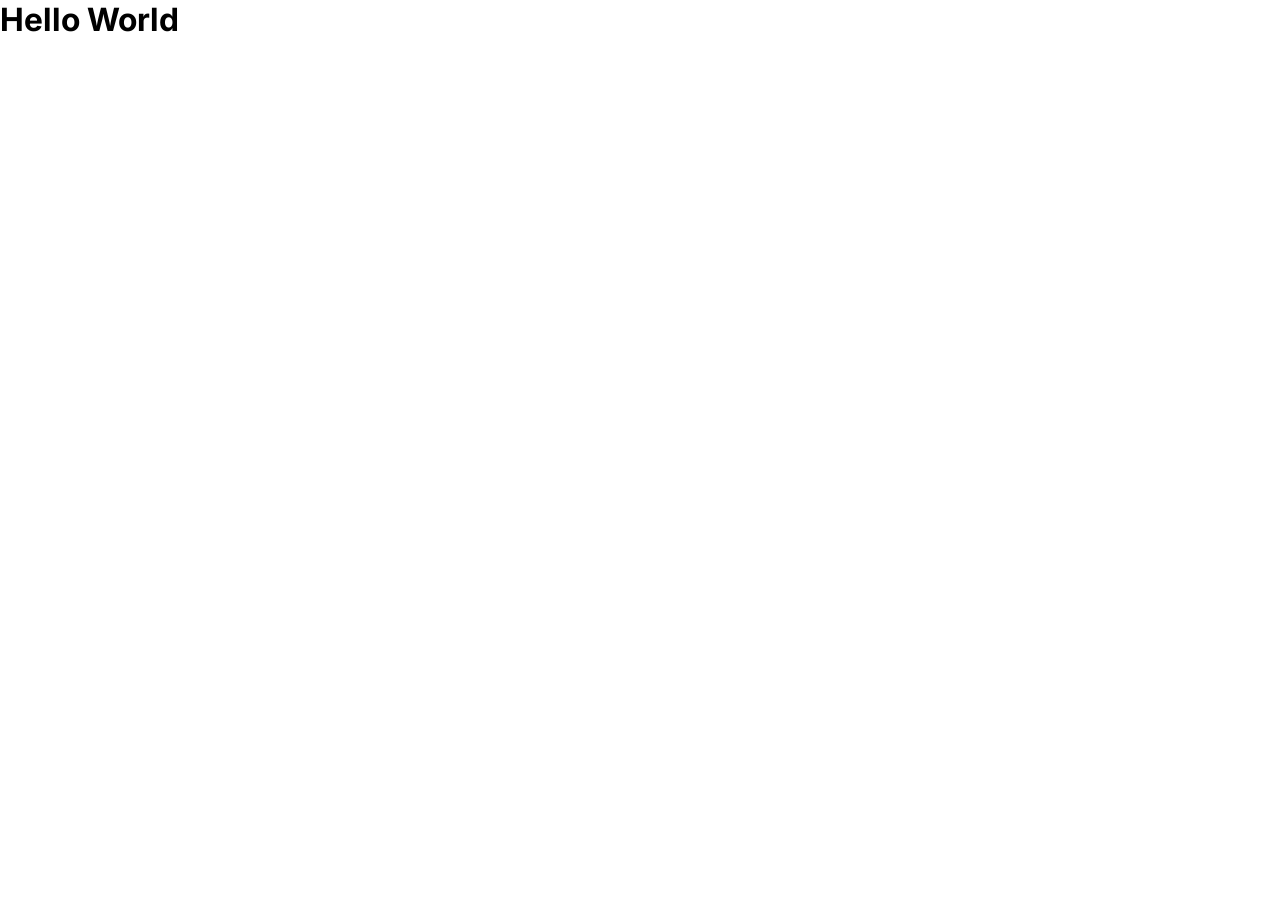
==== index.html @ 4aba0886 "first commit" ====
<!DOCTYPE html>
<html lang="en">
<head>
    <meta charset="UTF-8">
    <meta name="viewport" content="width=device-width, initial-scale=1.0">
    <title>Document</title>
    <link rel="stylesheet" href="styles/style.css">
</head>
<body>
    <h1>Hello World</h1>
</body>
</html>
---- styles/style.css ----
@import 'font.css';

* {
    margin: 0;
    padding: 0;
    box-sizing: border-box;
    font-family: 'Inter';
}
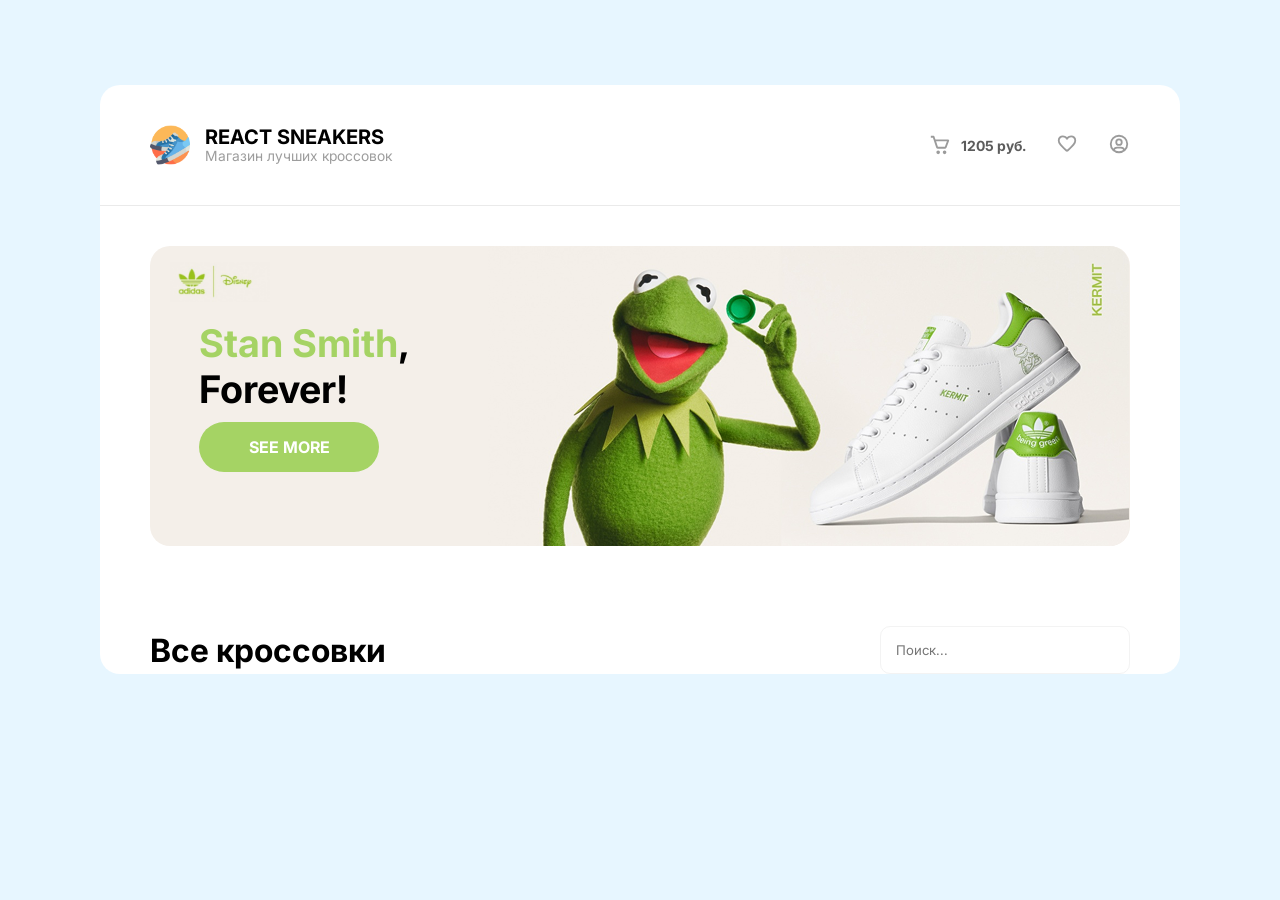
==== commit 9cf0bcf9: "products start" ====
--- a/index.html
+++ b/index.html
@@ -1,12 +1,80 @@
 <!DOCTYPE html>
 <html lang="en">
+
 <head>
     <meta charset="UTF-8">
     <meta name="viewport" content="width=device-width, initial-scale=1.0">
     <title>Document</title>
     <link rel="stylesheet" href="styles/style.css">
 </head>
+
 <body>
-    <h1>Hello World</h1>
+    <div class="media">
+        <header>
+            <nav class="nav">
+                <div class="container">
+                    <div class="logo">
+                        <img src="images/log.png" alt="" class="logo-img">
+                        <div class="logo_text">
+                            <h3 class="logo-title">REACT SNEAKERS</h3>
+                            <p class="logo-text">Магазин лучших кроссовок</p>
+                        </div>
+                    </div>
+                    <div class="nav_buttons">
+                        <button class="basket-btn">
+                            <svg xmlns="http://www.w3.org/2000/svg" width="32" height="32"
+                                viewBox="0 0 24 24"><!-- Icon from Boxicons by Boxicons - https://github.com/box-icons/boxicons-core/blob/main/LICENSE -->
+                                <path fill="currentColor"
+                                    d="M21 6H7.05L5.94 2.68A1 1 0 0 0 4.99 2h-3v2h2.28l3.54 10.63A2 2 0 0 0 9.71 16h7.59a2 2 0 0 0 1.87-1.3l2.76-7.35c.11-.31.07-.65-.11-.92A1 1 0 0 0 21 6m-3.69 8H9.72l-2-6h11.84zM10 18a2 2 0 1 0 0 4a2 2 0 1 0 0-4m7 0a2 2 0 1 0 0 4a2 2 0 1 0 0-4" />
+                            </svg>
+                            <span class="basket-span">1205 руб.</span>
+                        </button>
+                        <button class="favourite-btn">
+                            <svg xmlns="http://www.w3.org/2000/svg" width="32" height="32"
+                                viewBox="0 0 24 24"><!-- Icon from Material Symbols by Google - https://github.com/google/material-design-icons/blob/master/LICENSE -->
+                                <path fill="currentColor"
+                                    d="M11.288 20.2q-.363-.125-.638-.4l-1.725-1.575q-2.65-2.425-4.787-4.812T2 8.15Q2 5.8 3.575 4.225T7.5 2.65q1.325 0 2.5.562t2 1.538q.825-.975 2-1.537t2.5-.563q2.35 0 3.925 1.575T22 8.15q0 2.875-2.125 5.275T15.05 18.25l-1.7 1.55q-.275.275-.637.4t-.713.125t-.712-.125M11.05 6.75q-.725-1.025-1.55-1.562t-2-.538q-1.5 0-2.5 1t-1 2.5q0 1.3.925 2.763t2.213 2.837t2.65 2.575T12 18.3q.85-.775 2.213-1.975t2.65-2.575t2.212-2.837T20 8.15q0-1.5-1-2.5t-2.5-1q-1.175 0-2 .538T12.95 6.75q-.175.25-.425.375T12 7.25t-.525-.125t-.425-.375m.95 4.725" />
+                            </svg>
+                        </button>
+                        <button class="user-btn">
+                            <svg xmlns="http://www.w3.org/2000/svg" width="32" height="32"
+                                viewBox="0 0 24 24"><!-- Icon from Tabler Icons by Paweł Kuna - https://github.com/tabler/tabler-icons/blob/master/LICENSE -->
+                                <g fill="none" stroke="currentColor" stroke-linecap="round" stroke-linejoin="round"
+                                    stroke-width="2">
+                                    <path d="M3 12a9 9 0 1 0 18 0a9 9 0 1 0-18 0" />
+                                    <path
+                                        d="M9 10a3 3 0 1 0 6 0a3 3 0 1 0-6 0m-2.832 8.849A4 4 0 0 1 10 16h4a4 4 0 0 1 3.834 2.855" />
+                                </g>
+                            </svg>
+                        </button>
+                    </div>
+                </div>
+            </nav>
+            <section class="header_section">
+                <div class="container">
+                    <img class="header-img" src="images/disney.png" alt="">
+                    <div class="header__left">
+                        <h1 class="header__left-title">Stan Smith<span>, Forever!</span></h1>
+                        <button class="header__left-btn">See more</button>
+                    </div>
+                    <img src="images/header.png" alt="">
+                </div>
+            </section>
+        </header>
+        <main>
+            <div class="container">
+                <div class="main_top">
+                    <h1 class="main-title">Все кроссовки</h1>
+                    <input type="text" placeholder="Поиск..." class="main-input">
+                </div>
+                <div class="products">
+                    <div class="product">
+                        
+                    </div>
+                </div>
+            </div>
+        </main>
+    </div>
 </body>
+
 </html>
--- a/styles/style.css
+++ b/styles/style.css
@@ -7,3 +7,179 @@
     font-family: 'Inter';
 }
 
+body {
+    background: #E7F6FF;
+}
+
+button {
+    background: none;
+    border: none;
+}
+
+input {
+    outline: none;
+    border: none;
+}
+
+.media {
+    background: #ffffff;
+    width: 1080px;
+    margin: 0 auto;
+    margin-top: 85px;
+    border-radius: 20px;
+}
+
+.container {
+    max-width: 980px;
+    width: 100%;
+    margin: 0 auto;
+}
+
+.logo {
+    display: flex;
+    align-items: center;
+    gap: 15px;
+}
+
+.logo-img {
+    width: 40px;
+    object-fit: contain;
+}
+
+.logo-title {
+    font-weight: 700;
+    font-size: 20px;
+    line-height: 100%;
+    letter-spacing: 0%;
+    text-transform: uppercase;
+    color: #000000;
+}
+
+.logo-text {
+    font-weight: 400;
+    font-size: 14px;
+    color: #9D9D9D;
+}
+
+.nav {
+    border-bottom: 1px solid #EAEAEA;
+    padding: 40px 0;
+}
+
+.nav .container {
+    display: flex;
+    align-items: center;
+    justify-content: space-between;
+}
+
+.nav_buttons {
+    display: flex;
+    align-items: center;
+    gap: 30px;
+}
+
+.basket-btn {
+    display: flex;
+    align-items: center;
+    gap: 10px;
+}
+
+.nav_buttons svg {
+    width: 22px;
+    object-fit: contain;
+    color: #9B9B9B;
+    transition: .1s;
+}
+
+.nav_buttons button {
+    cursor: pointer;
+}
+
+.nav_buttons button:hover svg {
+    color: #000000;
+}
+
+.basket-span {
+    font-weight: 700;
+    font-size: 14px;
+    color: #5C5C5C;
+}
+
+
+
+.header_section {
+    padding: 40px 0;
+}
+
+.header_section .container {
+    background: #F4EFE9;
+    display: flex;
+    align-items: center;
+    border-radius: 20px;
+    position: relative;
+}
+
+.header__left {
+    display: flex;
+    flex-direction: column;
+    width: 240px;
+    margin: 0 auto;
+    gap: 10px;
+}
+
+.header__left-title {
+    font-weight: 700;
+    font-size: 38px;
+    color: #A5D364;
+}
+
+.header__left-title span {
+    color: #000000;
+}
+
+.header__left-btn {
+    font-weight: 700;
+    font-size: 16px;
+    text-align: center;
+    text-transform: uppercase;
+    color: #FFFFFF;
+
+    width: 180px;
+    height: 50px;
+    top: 459px;
+    border-radius: 110px;
+    background: #A5D364;
+}
+
+.header-img {
+    position: absolute;
+    width: 100px;
+    height: 40px;
+    top: 16px;
+    left: 20px;
+}
+
+.main_top {
+    display: flex;
+    align-items: center;
+    justify-content: space-between;
+    margin-top: 40px;
+}
+
+.main-title {
+    font-weight: 700;
+    font-size: 32px;
+    color: #000000;
+}
+
+.main-input {
+    color: #C4C4C4;
+    border: 1px solid #F3F3F3;
+    padding : 15px;
+    width: 250px;
+    border-radius: 10px;
+}
+
+.products {
+    margin-top: 40px;
+}
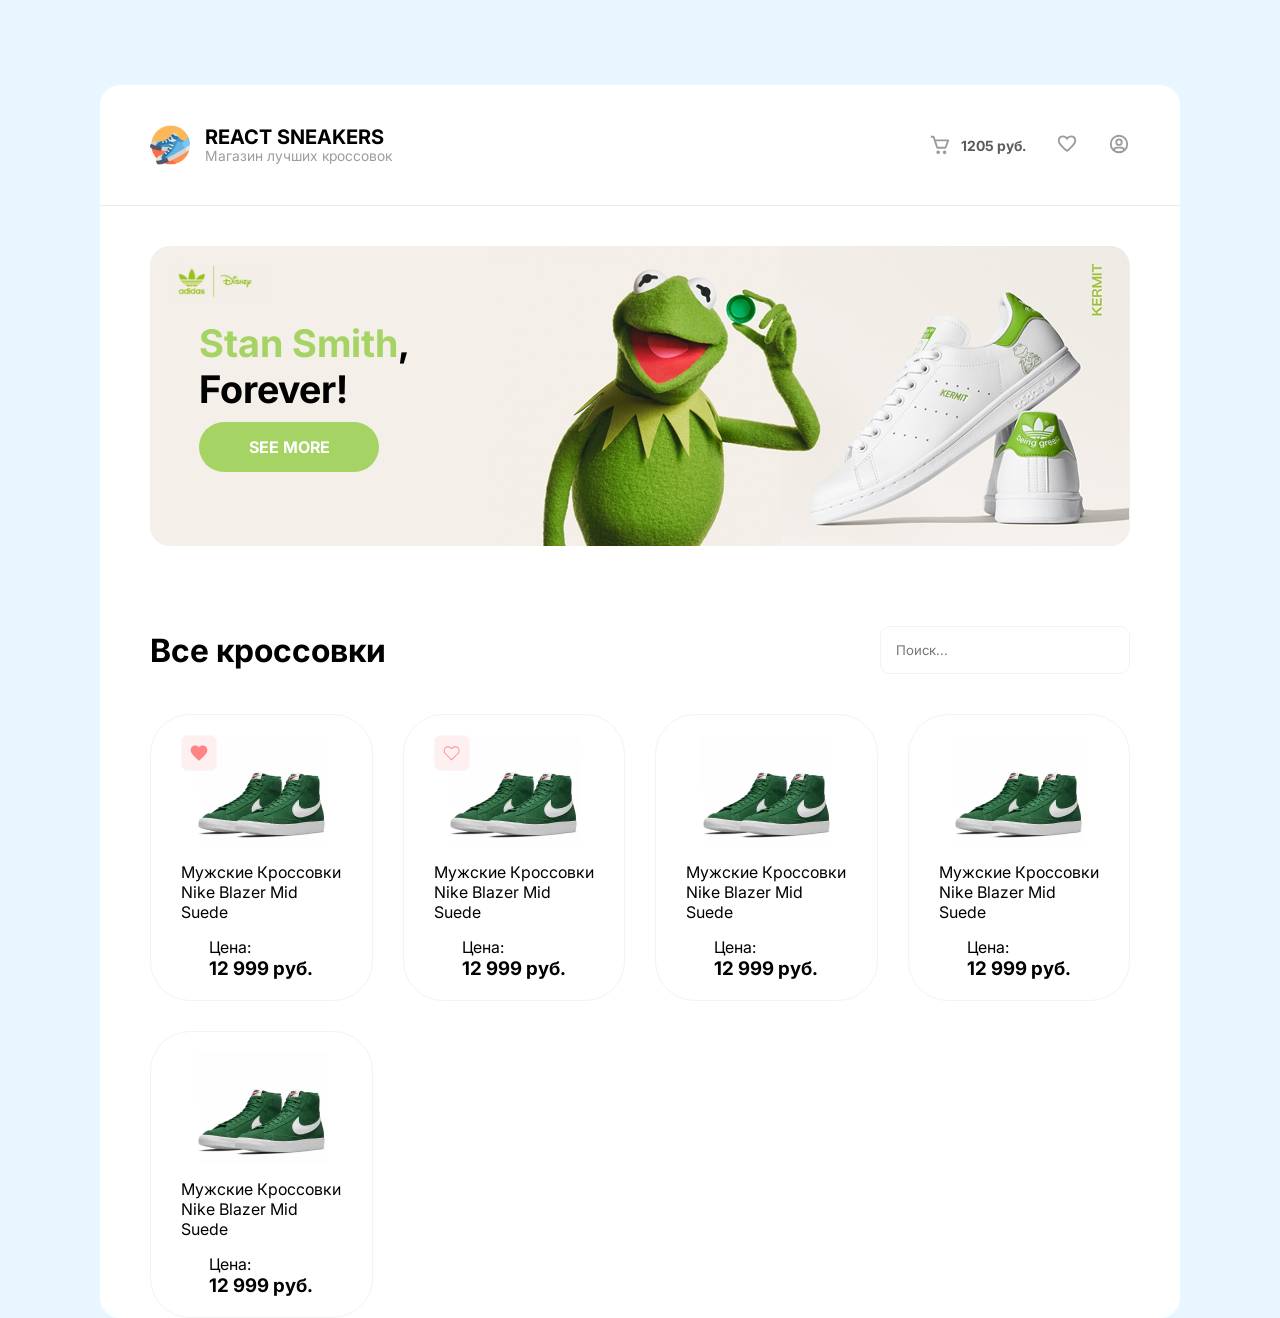
==== commit 9c8dd713: "cards" ====
--- a/index.html
+++ b/index.html
@@ -69,7 +69,139 @@
                 </div>
                 <div class="products">
                     <div class="product">
-                        
+
+                        <button class="product_favourite-button ">
+                            <svg xmlns="http://www.w3.org/2000/svg" width="32" height="32"
+                                viewBox="0 0 24 24"><!-- Icon from Material Design Light by Pictogrammers - https://github.com/Templarian/MaterialDesignLight/blob/master/LICENSE.md -->
+                                <path fill="currentColor"
+                                    d="M4.24 12.25a4.2 4.2 0 0 1-1.24-3A4.25 4.25 0 0 1 7.25 5c1.58 0 2.96.86 3.69 2.14h1.12A4.24 4.24 0 0 1 15.75 5A4.25 4.25 0 0 1 20 9.25c0 1.17-.5 2.25-1.24 3L11.5 19.5zm15.22.71C20.41 12 21 10.7 21 9.25A5.25 5.25 0 0 0 15.75 4c-1.75 0-3.3.85-4.25 2.17A5.22 5.22 0 0 0 7.25 4A5.25 5.25 0 0 0 2 9.25c0 1.45.59 2.75 1.54 3.71l7.96 7.96z" />
+                            </svg>
+                        </button>
+                        <button class="product_favourite-button active  ">
+                            <svg xmlns="http://www.w3.org/2000/svg" width="32" height="32"
+                                viewBox="0 0 24 24"><!-- Icon from Material Design Icons by Pictogrammers - https://github.com/Templarian/MaterialDesign/blob/master/LICENSE -->
+                                <path fill="currentColor"
+                                    d="m12 21.35l-1.45-1.32C5.4 15.36 2 12.27 2 8.5C2 5.41 4.42 3 7.5 3c1.74 0 3.41.81 4.5 2.08C13.09 3.81 14.76 3 16.5 3C19.58 3 22 5.41 22 8.5c0 3.77-3.4 6.86-8.55 11.53z" />
+                            </svg>
+                        </button>
+
+                        <img class="product-img" src="images/sneakers/sneaker-1.jpg" alt="">
+                        <p class="product-text">Мужские Кроссовки Nike Blazer Mid Suede</p>
+                        <div class="product_price">
+                            <div class="product__price">
+                                <p class="product__price-text">Цена:</p>
+                                <h3 class="product__price-price">12 999 руб.</h3>
+                            </div>
+
+                        </div>
+                    </div>
+                    <div class="product">
+
+                        <button class="product_favourite-button active">
+                            <svg xmlns="http://www.w3.org/2000/svg" width="32" height="32"
+                                viewBox="0 0 24 24"><!-- Icon from Material Design Light by Pictogrammers - https://github.com/Templarian/MaterialDesignLight/blob/master/LICENSE.md -->
+                                <path fill="currentColor"
+                                    d="M4.24 12.25a4.2 4.2 0 0 1-1.24-3A4.25 4.25 0 0 1 7.25 5c1.58 0 2.96.86 3.69 2.14h1.12A4.24 4.24 0 0 1 15.75 5A4.25 4.25 0 0 1 20 9.25c0 1.17-.5 2.25-1.24 3L11.5 19.5zm15.22.71C20.41 12 21 10.7 21 9.25A5.25 5.25 0 0 0 15.75 4c-1.75 0-3.3.85-4.25 2.17A5.22 5.22 0 0 0 7.25 4A5.25 5.25 0 0 0 2 9.25c0 1.45.59 2.75 1.54 3.71l7.96 7.96z" />
+                            </svg>
+                        </button>
+                        <button class="product_favourite-button">
+                            <svg xmlns="http://www.w3.org/2000/svg" width="32" height="32"
+                                viewBox="0 0 24 24"><!-- Icon from Material Design Icons by Pictogrammers - https://github.com/Templarian/MaterialDesign/blob/master/LICENSE -->
+                                <path fill="currentColor"
+                                    d="m12 21.35l-1.45-1.32C5.4 15.36 2 12.27 2 8.5C2 5.41 4.42 3 7.5 3c1.74 0 3.41.81 4.5 2.08C13.09 3.81 14.76 3 16.5 3C19.58 3 22 5.41 22 8.5c0 3.77-3.4 6.86-8.55 11.53z" />
+                            </svg>
+                        </button>
+
+                        <img class="product-img" src="images/sneakers/sneaker-1.jpg" alt="">
+                        <p class="product-text">Мужские Кроссовки Nike Blazer Mid Suede</p>
+                        <div class="product_price">
+                            <div class="product__price">
+                                <p class="product__price-text">Цена:</p>
+                                <h3 class="product__price-price">12 999 руб.</h3>
+                            </div>
+
+                        </div>
+                    </div>
+                    <div class="product">
+
+                        <button class="product_favourite-button">
+                            <svg xmlns="http://www.w3.org/2000/svg" width="32" height="32"
+                                viewBox="0 0 24 24"><!-- Icon from Material Design Light by Pictogrammers - https://github.com/Templarian/MaterialDesignLight/blob/master/LICENSE.md -->
+                                <path fill="currentColor"
+                                    d="M4.24 12.25a4.2 4.2 0 0 1-1.24-3A4.25 4.25 0 0 1 7.25 5c1.58 0 2.96.86 3.69 2.14h1.12A4.24 4.24 0 0 1 15.75 5A4.25 4.25 0 0 1 20 9.25c0 1.17-.5 2.25-1.24 3L11.5 19.5zm15.22.71C20.41 12 21 10.7 21 9.25A5.25 5.25 0 0 0 15.75 4c-1.75 0-3.3.85-4.25 2.17A5.22 5.22 0 0 0 7.25 4A5.25 5.25 0 0 0 2 9.25c0 1.45.59 2.75 1.54 3.71l7.96 7.96z" />
+                            </svg>
+                        </button>
+                        <button class="product_favourite-button">
+                            <svg xmlns="http://www.w3.org/2000/svg" width="32" height="32"
+                                viewBox="0 0 24 24"><!-- Icon from Material Design Icons by Pictogrammers - https://github.com/Templarian/MaterialDesign/blob/master/LICENSE -->
+                                <path fill="currentColor"
+                                    d="m12 21.35l-1.45-1.32C5.4 15.36 2 12.27 2 8.5C2 5.41 4.42 3 7.5 3c1.74 0 3.41.81 4.5 2.08C13.09 3.81 14.76 3 16.5 3C19.58 3 22 5.41 22 8.5c0 3.77-3.4 6.86-8.55 11.53z" />
+                            </svg>
+                        </button>
+
+                        <img class="product-img" src="images/sneakers/sneaker-1.jpg" alt="">
+                        <p class="product-text">Мужские Кроссовки Nike Blazer Mid Suede</p>
+                        <div class="product_price">
+                            <div class="product__price">
+                                <p class="product__price-text">Цена:</p>
+                                <h3 class="product__price-price">12 999 руб.</h3>
+                            </div>
+
+                        </div>
+                    </div>
+                    <div class="product">
+
+                        <button class="product_favourite-button">
+                            <svg xmlns="http://www.w3.org/2000/svg" width="32" height="32"
+                                viewBox="0 0 24 24"><!-- Icon from Material Design Light by Pictogrammers - https://github.com/Templarian/MaterialDesignLight/blob/master/LICENSE.md -->
+                                <path fill="currentColor"
+                                    d="M4.24 12.25a4.2 4.2 0 0 1-1.24-3A4.25 4.25 0 0 1 7.25 5c1.58 0 2.96.86 3.69 2.14h1.12A4.24 4.24 0 0 1 15.75 5A4.25 4.25 0 0 1 20 9.25c0 1.17-.5 2.25-1.24 3L11.5 19.5zm15.22.71C20.41 12 21 10.7 21 9.25A5.25 5.25 0 0 0 15.75 4c-1.75 0-3.3.85-4.25 2.17A5.22 5.22 0 0 0 7.25 4A5.25 5.25 0 0 0 2 9.25c0 1.45.59 2.75 1.54 3.71l7.96 7.96z" />
+                            </svg>
+                        </button>
+                        <button class="product_favourite-button">
+                            <svg xmlns="http://www.w3.org/2000/svg" width="32" height="32"
+                                viewBox="0 0 24 24"><!-- Icon from Material Design Icons by Pictogrammers - https://github.com/Templarian/MaterialDesign/blob/master/LICENSE -->
+                                <path fill="currentColor"
+                                    d="m12 21.35l-1.45-1.32C5.4 15.36 2 12.27 2 8.5C2 5.41 4.42 3 7.5 3c1.74 0 3.41.81 4.5 2.08C13.09 3.81 14.76 3 16.5 3C19.58 3 22 5.41 22 8.5c0 3.77-3.4 6.86-8.55 11.53z" />
+                            </svg>
+                        </button>
+
+                        <img class="product-img" src="images/sneakers/sneaker-1.jpg" alt="">
+                        <p class="product-text">Мужские Кроссовки Nike Blazer Mid Suede</p>
+                        <div class="product_price">
+                            <div class="product__price">
+                                <p class="product__price-text">Цена:</p>
+                                <h3 class="product__price-price">12 999 руб.</h3>
+                            </div>
+
+                        </div>
+                    </div>
+                    <div class="product">
+
+                        <button class="product_favourite-button">
+                            <svg xmlns="http://www.w3.org/2000/svg" width="32" height="32"
+                                viewBox="0 0 24 24"><!-- Icon from Material Design Light by Pictogrammers - https://github.com/Templarian/MaterialDesignLight/blob/master/LICENSE.md -->
+                                <path fill="currentColor"
+                                    d="M4.24 12.25a4.2 4.2 0 0 1-1.24-3A4.25 4.25 0 0 1 7.25 5c1.58 0 2.96.86 3.69 2.14h1.12A4.24 4.24 0 0 1 15.75 5A4.25 4.25 0 0 1 20 9.25c0 1.17-.5 2.25-1.24 3L11.5 19.5zm15.22.71C20.41 12 21 10.7 21 9.25A5.25 5.25 0 0 0 15.75 4c-1.75 0-3.3.85-4.25 2.17A5.22 5.22 0 0 0 7.25 4A5.25 5.25 0 0 0 2 9.25c0 1.45.59 2.75 1.54 3.71l7.96 7.96z" />
+                            </svg>
+                        </button>
+                        <button class="product_favourite-button">
+                            <svg xmlns="http://www.w3.org/2000/svg" width="32" height="32"
+                                viewBox="0 0 24 24"><!-- Icon from Material Design Icons by Pictogrammers - https://github.com/Templarian/MaterialDesign/blob/master/LICENSE -->
+                                <path fill="currentColor"
+                                    d="m12 21.35l-1.45-1.32C5.4 15.36 2 12.27 2 8.5C2 5.41 4.42 3 7.5 3c1.74 0 3.41.81 4.5 2.08C13.09 3.81 14.76 3 16.5 3C19.58 3 22 5.41 22 8.5c0 3.77-3.4 6.86-8.55 11.53z" />
+                            </svg>
+                        </button>
+
+                        <img class="product-img" src="images/sneakers/sneaker-1.jpg" alt="">
+                        <p class="product-text">Мужские Кроссовки Nike Blazer Mid Suede</p>
+                        <div class="product_price">
+                            <div class="product__price">
+                                <p class="product__price-text">Цена:</p>
+                                <h3 class="product__price-price">12 999 руб.</h3>
+                            </div>
+
+                        </div>
                     </div>
                 </div>
             </div>
--- a/styles/style.css
+++ b/styles/style.css
@@ -1,4 +1,5 @@
 @import 'font.css';
+@import 'product.css';
 
 * {
     margin: 0;
@@ -179,7 +180,3 @@
     width: 250px;
     border-radius: 10px;
 }
-
-.products {
-    margin-top: 40px;
-}
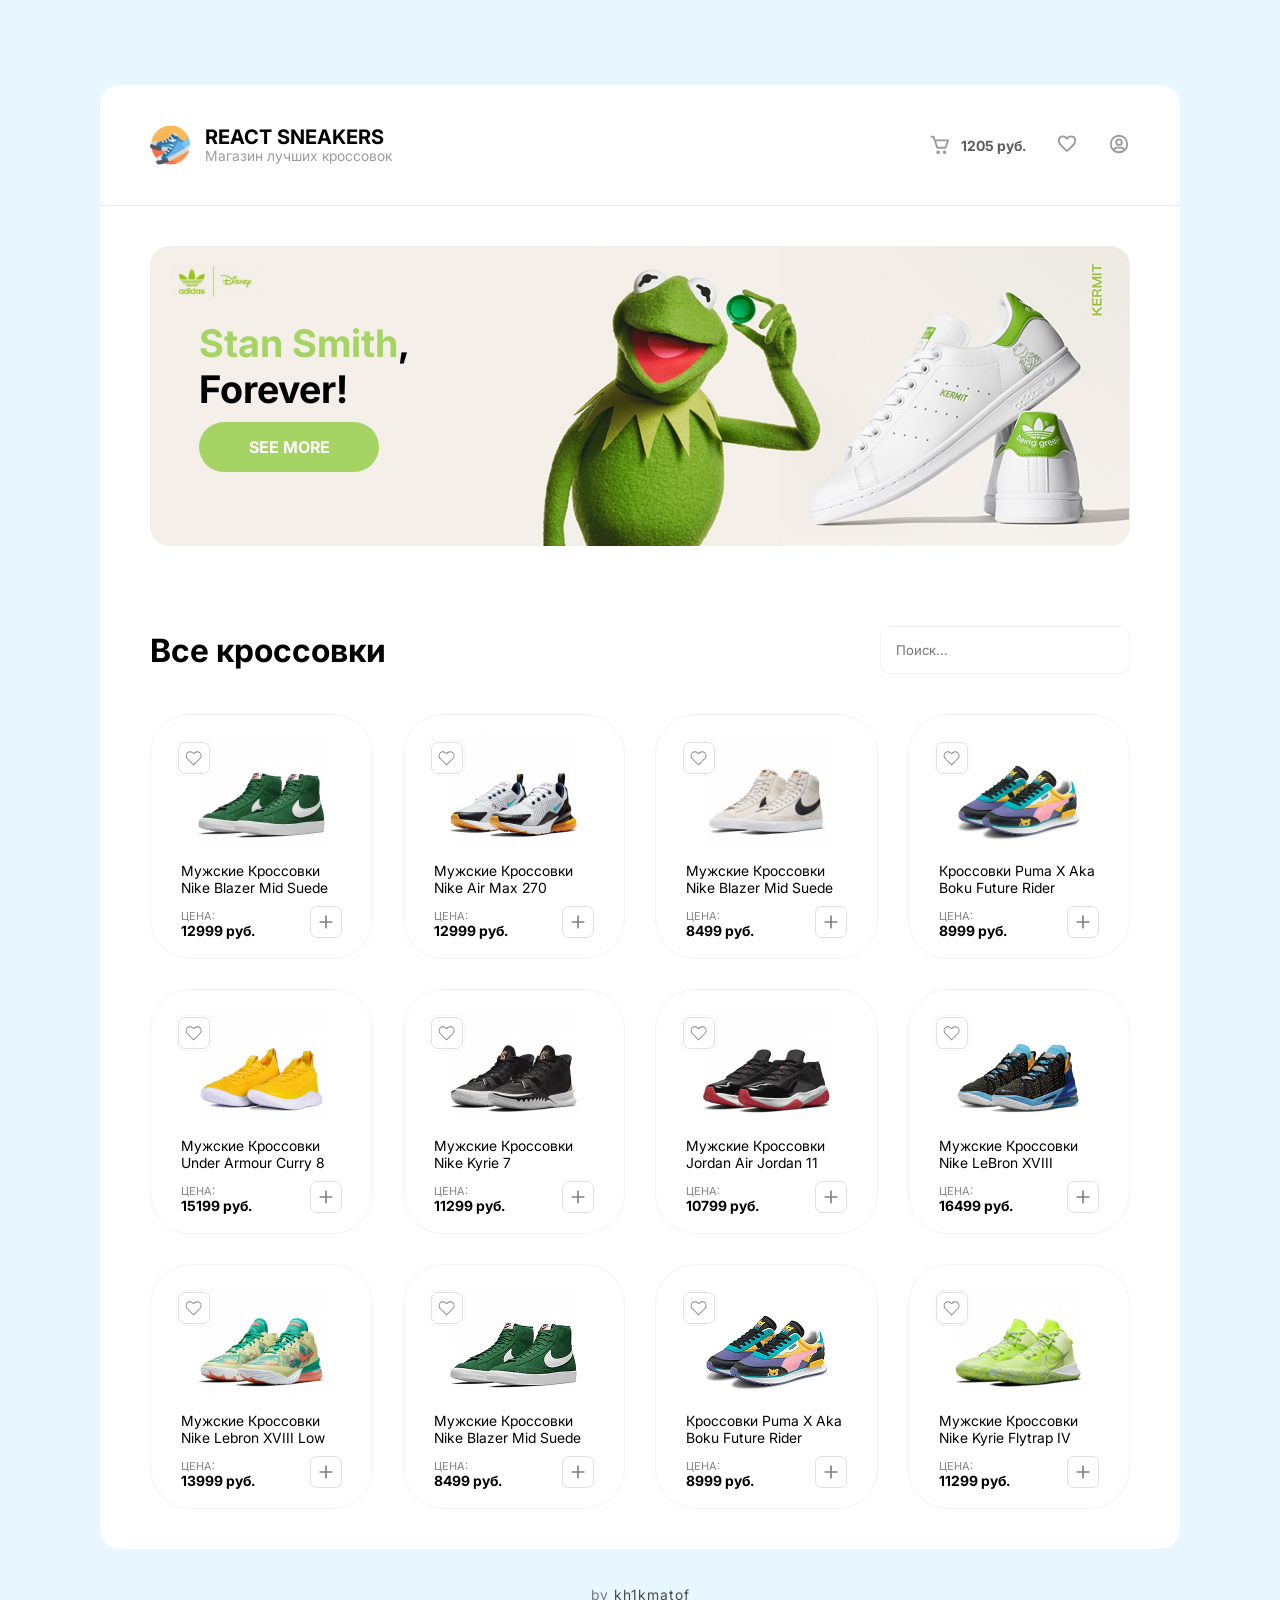
==== commit 9b824edb: "basket" ====
--- a/index.html
+++ b/index.html
@@ -69,22 +69,18 @@
                 </div>
                 <div class="products">
                     <div class="product">
-
-                        <button class="product_favourite-button ">
-                            <svg xmlns="http://www.w3.org/2000/svg" width="32" height="32"
-                                viewBox="0 0 24 24"><!-- Icon from Material Design Light by Pictogrammers - https://github.com/Templarian/MaterialDesignLight/blob/master/LICENSE.md -->
+                        <button class="product_favourite-button" type="button">
+                            <svg class="product_favourite-svg product_favourite-svg-none active"
+                                xmlns="http://www.w3.org/2000/svg" width="20" height="20" viewBox="0 0 24 24">
                                 <path fill="currentColor"
                                     d="M4.24 12.25a4.2 4.2 0 0 1-1.24-3A4.25 4.25 0 0 1 7.25 5c1.58 0 2.96.86 3.69 2.14h1.12A4.24 4.24 0 0 1 15.75 5A4.25 4.25 0 0 1 20 9.25c0 1.17-.5 2.25-1.24 3L11.5 19.5zm15.22.71C20.41 12 21 10.7 21 9.25A5.25 5.25 0 0 0 15.75 4c-1.75 0-3.3.85-4.25 2.17A5.22 5.22 0 0 0 7.25 4A5.25 5.25 0 0 0 2 9.25c0 1.45.59 2.75 1.54 3.71l7.96 7.96z" />
                             </svg>
-                        </button>
-                        <button class="product_favourite-button active  ">
-                            <svg xmlns="http://www.w3.org/2000/svg" width="32" height="32"
-                                viewBox="0 0 24 24"><!-- Icon from Material Design Icons by Pictogrammers - https://github.com/Templarian/MaterialDesign/blob/master/LICENSE -->
+                            <svg class="product_favourite-svg " xmlns="http://www.w3.org/2000/svg" width="20"
+                                height="20" viewBox="0 0 24 24">
                                 <path fill="currentColor"
                                     d="m12 21.35l-1.45-1.32C5.4 15.36 2 12.27 2 8.5C2 5.41 4.42 3 7.5 3c1.74 0 3.41.81 4.5 2.08C13.09 3.81 14.76 3 16.5 3C19.58 3 22 5.41 22 8.5c0 3.77-3.4 6.86-8.55 11.53z" />
                             </svg>
                         </button>
-
                         <img class="product-img" src="images/sneakers/sneaker-1.jpg" alt="">
                         <p class="product-text">Мужские Кроссовки Nike Blazer Mid Suede</p>
                         <div class="product_price">
@@ -92,121 +88,72 @@
                                 <p class="product__price-text">Цена:</p>
                                 <h3 class="product__price-price">12 999 руб.</h3>
                             </div>
-
-                        </div>
-                    </div>
-                    <div class="product">
-
-                        <button class="product_favourite-button active">
-                            <svg xmlns="http://www.w3.org/2000/svg" width="32" height="32"
-                                viewBox="0 0 24 24"><!-- Icon from Material Design Light by Pictogrammers - https://github.com/Templarian/MaterialDesignLight/blob/master/LICENSE.md -->
-                                <path fill="currentColor"
-                                    d="M4.24 12.25a4.2 4.2 0 0 1-1.24-3A4.25 4.25 0 0 1 7.25 5c1.58 0 2.96.86 3.69 2.14h1.12A4.24 4.24 0 0 1 15.75 5A4.25 4.25 0 0 1 20 9.25c0 1.17-.5 2.25-1.24 3L11.5 19.5zm15.22.71C20.41 12 21 10.7 21 9.25A5.25 5.25 0 0 0 15.75 4c-1.75 0-3.3.85-4.25 2.17A5.22 5.22 0 0 0 7.25 4A5.25 5.25 0 0 0 2 9.25c0 1.45.59 2.75 1.54 3.71l7.96 7.96z" />
-                            </svg>
-                        </button>
-                        <button class="product_favourite-button">
-                            <svg xmlns="http://www.w3.org/2000/svg" width="32" height="32"
-                                viewBox="0 0 24 24"><!-- Icon from Material Design Icons by Pictogrammers - https://github.com/Templarian/MaterialDesign/blob/master/LICENSE -->
-                                <path fill="currentColor"
-                                    d="m12 21.35l-1.45-1.32C5.4 15.36 2 12.27 2 8.5C2 5.41 4.42 3 7.5 3c1.74 0 3.41.81 4.5 2.08C13.09 3.81 14.76 3 16.5 3C19.58 3 22 5.41 22 8.5c0 3.77-3.4 6.86-8.55 11.53z" />
-                            </svg>
-                        </button>
-
-                        <img class="product-img" src="images/sneakers/sneaker-1.jpg" alt="">
-                        <p class="product-text">Мужские Кроссовки Nike Blazer Mid Suede</p>
-                        <div class="product_price">
-                            <div class="product__price">
-                                <p class="product__price-text">Цена:</p>
-                                <h3 class="product__price-price">12 999 руб.</h3>
-                            </div>
-
-                        </div>
-                    </div>
-                    <div class="product">
-
-                        <button class="product_favourite-button">
-                            <svg xmlns="http://www.w3.org/2000/svg" width="32" height="32"
-                                viewBox="0 0 24 24"><!-- Icon from Material Design Light by Pictogrammers - https://github.com/Templarian/MaterialDesignLight/blob/master/LICENSE.md -->
-                                <path fill="currentColor"
-                                    d="M4.24 12.25a4.2 4.2 0 0 1-1.24-3A4.25 4.25 0 0 1 7.25 5c1.58 0 2.96.86 3.69 2.14h1.12A4.24 4.24 0 0 1 15.75 5A4.25 4.25 0 0 1 20 9.25c0 1.17-.5 2.25-1.24 3L11.5 19.5zm15.22.71C20.41 12 21 10.7 21 9.25A5.25 5.25 0 0 0 15.75 4c-1.75 0-3.3.85-4.25 2.17A5.22 5.22 0 0 0 7.25 4A5.25 5.25 0 0 0 2 9.25c0 1.45.59 2.75 1.54 3.71l7.96 7.96z" />
-                            </svg>
-                        </button>
-                        <button class="product_favourite-button">
-                            <svg xmlns="http://www.w3.org/2000/svg" width="32" height="32"
-                                viewBox="0 0 24 24"><!-- Icon from Material Design Icons by Pictogrammers - https://github.com/Templarian/MaterialDesign/blob/master/LICENSE -->
-                                <path fill="currentColor"
-                                    d="m12 21.35l-1.45-1.32C5.4 15.36 2 12.27 2 8.5C2 5.41 4.42 3 7.5 3c1.74 0 3.41.81 4.5 2.08C13.09 3.81 14.76 3 16.5 3C19.58 3 22 5.41 22 8.5c0 3.77-3.4 6.86-8.55 11.53z" />
-                            </svg>
-                        </button>
-
-                        <img class="product-img" src="images/sneakers/sneaker-1.jpg" alt="">
-                        <p class="product-text">Мужские Кроссовки Nike Blazer Mid Suede</p>
-                        <div class="product_price">
-                            <div class="product__price">
-                                <p class="product__price-text">Цена:</p>
-                                <h3 class="product__price-price">12 999 руб.</h3>
-                            </div>
-
-                        </div>
-                    </div>
-                    <div class="product">
-
-                        <button class="product_favourite-button">
-                            <svg xmlns="http://www.w3.org/2000/svg" width="32" height="32"
-                                viewBox="0 0 24 24"><!-- Icon from Material Design Light by Pictogrammers - https://github.com/Templarian/MaterialDesignLight/blob/master/LICENSE.md -->
-                                <path fill="currentColor"
-                                    d="M4.24 12.25a4.2 4.2 0 0 1-1.24-3A4.25 4.25 0 0 1 7.25 5c1.58 0 2.96.86 3.69 2.14h1.12A4.24 4.24 0 0 1 15.75 5A4.25 4.25 0 0 1 20 9.25c0 1.17-.5 2.25-1.24 3L11.5 19.5zm15.22.71C20.41 12 21 10.7 21 9.25A5.25 5.25 0 0 0 15.75 4c-1.75 0-3.3.85-4.25 2.17A5.22 5.22 0 0 0 7.25 4A5.25 5.25 0 0 0 2 9.25c0 1.45.59 2.75 1.54 3.71l7.96 7.96z" />
-                            </svg>
-                        </button>
-                        <button class="product_favourite-button">
-                            <svg xmlns="http://www.w3.org/2000/svg" width="32" height="32"
-                                viewBox="0 0 24 24"><!-- Icon from Material Design Icons by Pictogrammers - https://github.com/Templarian/MaterialDesign/blob/master/LICENSE -->
-                                <path fill="currentColor"
-                                    d="m12 21.35l-1.45-1.32C5.4 15.36 2 12.27 2 8.5C2 5.41 4.42 3 7.5 3c1.74 0 3.41.81 4.5 2.08C13.09 3.81 14.76 3 16.5 3C19.58 3 22 5.41 22 8.5c0 3.77-3.4 6.86-8.55 11.53z" />
-                            </svg>
-                        </button>
-
-                        <img class="product-img" src="images/sneakers/sneaker-1.jpg" alt="">
-                        <p class="product-text">Мужские Кроссовки Nike Blazer Mid Suede</p>
-                        <div class="product_price">
-                            <div class="product__price">
-                                <p class="product__price-text">Цена:</p>
-                                <h3 class="product__price-price">12 999 руб.</h3>
-                            </div>
-
-                        </div>
-                    </div>
-                    <div class="product">
-
-                        <button class="product_favourite-button">
-                            <svg xmlns="http://www.w3.org/2000/svg" width="32" height="32"
-                                viewBox="0 0 24 24"><!-- Icon from Material Design Light by Pictogrammers - https://github.com/Templarian/MaterialDesignLight/blob/master/LICENSE.md -->
-                                <path fill="currentColor"
-                                    d="M4.24 12.25a4.2 4.2 0 0 1-1.24-3A4.25 4.25 0 0 1 7.25 5c1.58 0 2.96.86 3.69 2.14h1.12A4.24 4.24 0 0 1 15.75 5A4.25 4.25 0 0 1 20 9.25c0 1.17-.5 2.25-1.24 3L11.5 19.5zm15.22.71C20.41 12 21 10.7 21 9.25A5.25 5.25 0 0 0 15.75 4c-1.75 0-3.3.85-4.25 2.17A5.22 5.22 0 0 0 7.25 4A5.25 5.25 0 0 0 2 9.25c0 1.45.59 2.75 1.54 3.71l7.96 7.96z" />
-                            </svg>
-                        </button>
-                        <button class="product_favourite-button">
-                            <svg xmlns="http://www.w3.org/2000/svg" width="32" height="32"
-                                viewBox="0 0 24 24"><!-- Icon from Material Design Icons by Pictogrammers - https://github.com/Templarian/MaterialDesign/blob/master/LICENSE -->
-                                <path fill="currentColor"
-                                    d="m12 21.35l-1.45-1.32C5.4 15.36 2 12.27 2 8.5C2 5.41 4.42 3 7.5 3c1.74 0 3.41.81 4.5 2.08C13.09 3.81 14.76 3 16.5 3C19.58 3 22 5.41 22 8.5c0 3.77-3.4 6.86-8.55 11.53z" />
-                            </svg>
-                        </button>
-
-                        <img class="product-img" src="images/sneakers/sneaker-1.jpg" alt="">
-                        <p class="product-text">Мужские Кроссовки Nike Blazer Mid Suede</p>
-                        <div class="product_price">
-                            <div class="product__price">
-                                <p class="product__price-text">Цена:</p>
-                                <h3 class="product__price-price">12 999 руб.</h3>
-                            </div>
-
+                            <button class="product_basket-button">
+                                <svg class="product_basket-svg product_favourite-svg-none active"
+                                    xmlns="http://www.w3.org/2000/svg" width="32" height="32"
+                                    viewBox="0 0 24 24"><!-- Icon from Tabler Icons by Paweł Kuna - https://github.com/tabler/tabler-icons/blob/master/LICENSE -->
+                                    <path fill="none" stroke="currentColor" stroke-linecap="round"
+                                        stroke-linejoin="round" stroke-width="2" d="M12 5v14m-7-7h14" />
+                                </svg>
+                                <svg class="product_basket-svg " xmlns="http://www.w3.org/2000/svg" width="32"
+                                    height="32"
+                                    viewBox="0 0 24 24"><!-- Icon from Tabler Icons by Paweł Kuna - https://github.com/tabler/tabler-icons/blob/master/LICENSE -->
+                                    <path fill="none" stroke="currentColor" stroke-linecap="round"
+                                        stroke-linejoin="round" stroke-width="2" d="m5 12l5 5L20 7" />
+                                </svg>
+                            </button>
                         </div>
                     </div>
                 </div>
             </div>
         </main>
+
+        <div class="basket">
+            <div class="basket_about">
+                <div class="basket_top">
+                    <h2 class="basket-title">Корзина</h2>
+                    <button class="basket-close" type="button">✕</button>
+                </div>
+
+                <div class="basket_items">
+                    <!-- Savatchaga qo'shilgan krossovkalar JS orqali shu yerga chiqadi -->
+                </div>
+
+                <div class="basket_bottom">
+                    <div class="basket_bottom-row">
+                        <span>Итого:</span>
+                        <div class="basket_bottom-line"></div>
+                        <b id="basketTotal">0 руб.</b>
+                    </div>
+                    <div class="basket_bottom-row">
+                        <span>Налог 5%:</span>
+                        <div class="basket_bottom-line"></div>
+                        <b id="basketTax">0 руб.</b>
+                    </div>
+                    <button class="basket_order-btn" type="button">
+                        Оформить заказ
+                        <svg xmlns="http://www.w3.org/2000/svg" width="16" height="14" viewBox="0 0 16 14" fill="none">
+                            <path d="M1 7H14.7143" stroke="white" stroke-width="2" stroke-linecap="round"
+                                stroke-linejoin="round" />
+                            <path d="M8.71436 1L14.7144 7L8.71436 13" stroke="white" stroke-width="2"
+                                stroke-linecap="round" stroke-linejoin="round" />
+                        </svg>
+                    </button>
+                </div>
+            </div>
+        </div>
+
     </div>
+    <div class="kh1kmatof">
+        <p>
+            by
+            <a href="https://github.com/kh1kmatof" target="_blank" rel="noopener noreferrer" class="brand">
+                kh1kmatof
+            </a>
+        </p>
+    </div>
+
+    <script src="js/main.js" type="module"></script>
 </body>
 
 </html>
--- a/styles/style.css
+++ b/styles/style.css
@@ -1,5 +1,6 @@
 @import 'font.css';
 @import 'product.css';
+@import 'basket.css';
 
 * {
     margin: 0;
@@ -180,3 +181,31 @@
     width: 250px;
     border-radius: 10px;
 }
+
+
+
+.kh1kmatof {
+    margin-top: 30px;
+    width: 100%;
+    height: 30px;
+    text-align: center;
+    font-size: 14px;
+    color: rgba(0, 0, 0, 0.5);
+    letter-spacing: 1px;
+    display: flex;
+    align-items: center;
+    justify-content: center;
+}
+
+.kh1kmatof .brand {
+    color: #000000;
+    opacity: 0.7;
+    text-decoration: none;
+    transition: 0.3s;
+}
+
+.kh1kmatof .brand:hover {
+    color: #000000;
+    opacity: 1;
+    text-shadow: 0 0 8px rgba(59, 0, 0, 0.8);
+}
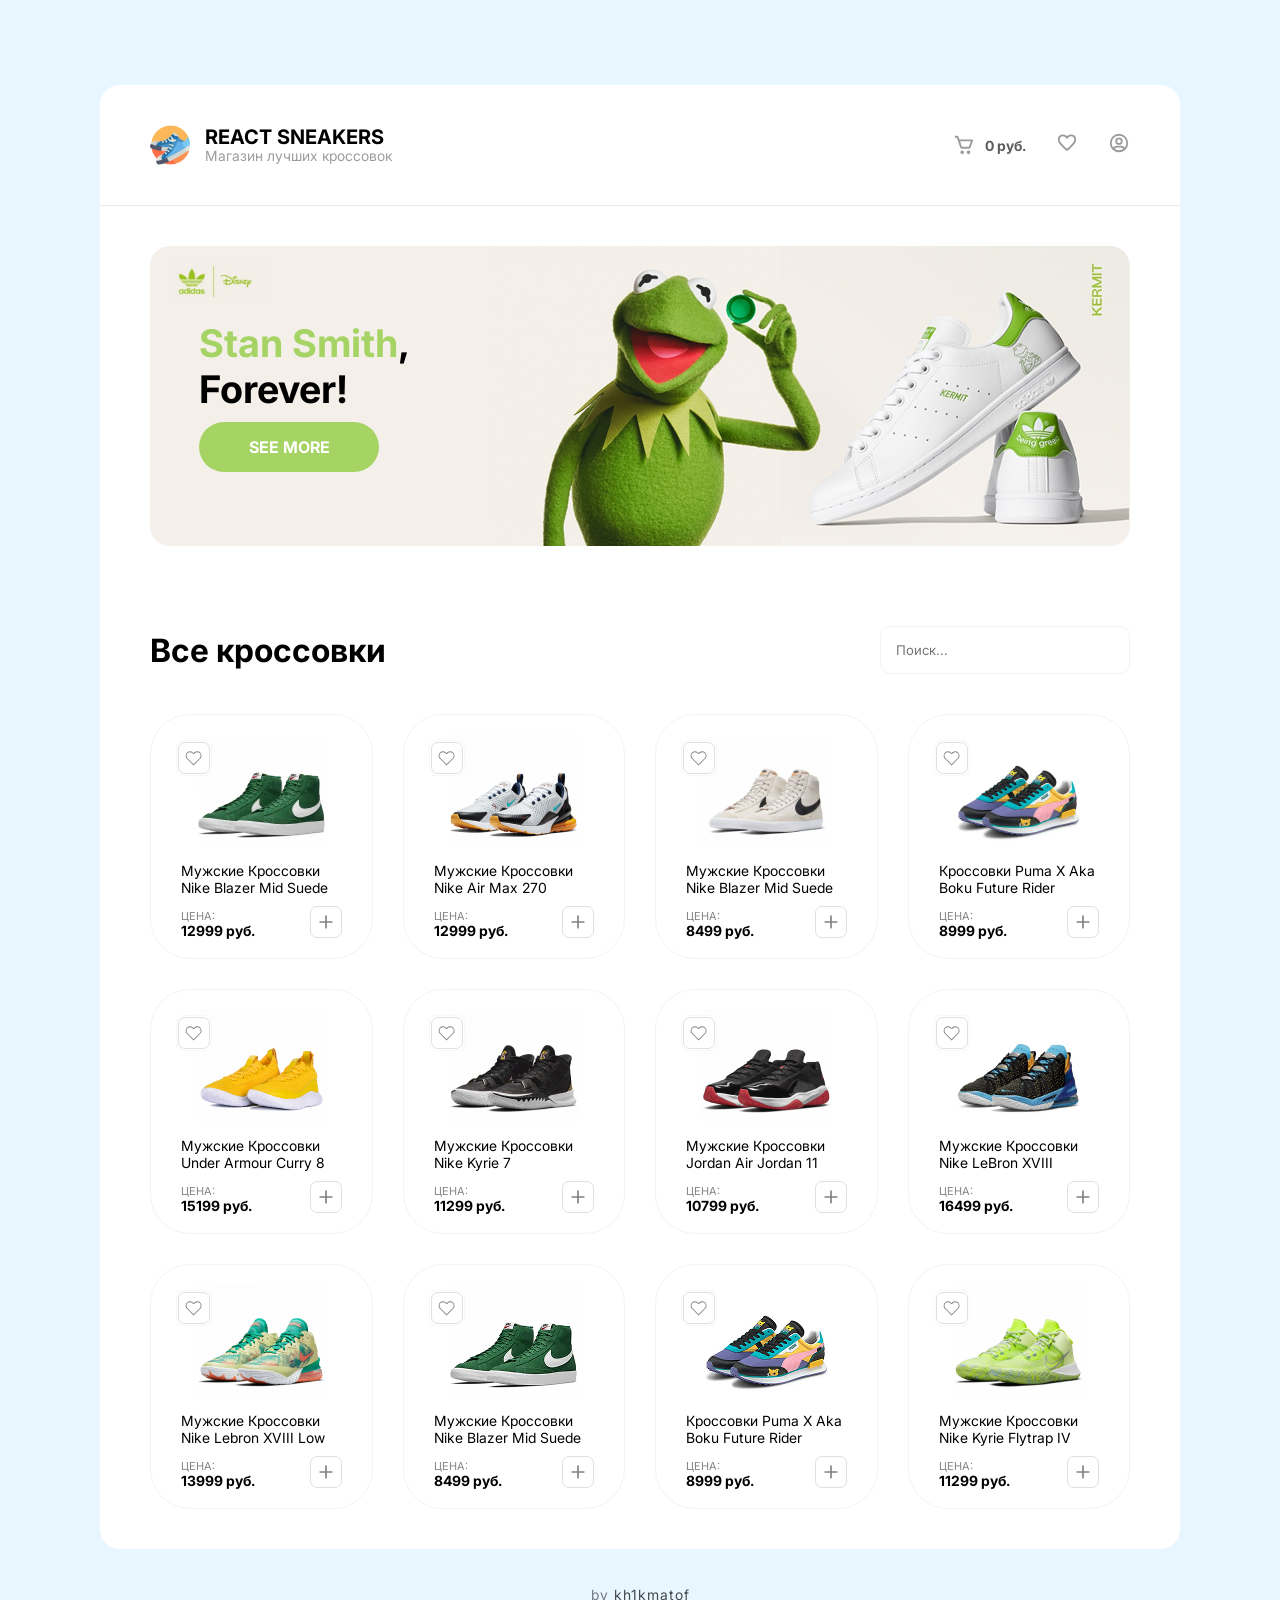
==== commit 81ee909b: "finished" ====
--- a/index.html
+++ b/index.html
@@ -13,13 +13,13 @@
         <header>
             <nav class="nav">
                 <div class="container">
-                    <div class="logo">
+                    <a href="#" class="logo">
                         <img src="images/log.png" alt="" class="logo-img">
                         <div class="logo_text">
                             <h3 class="logo-title">REACT SNEAKERS</h3>
                             <p class="logo-text">Магазин лучших кроссовок</p>
                         </div>
-                    </div>
+                    </a>
                     <div class="nav_buttons">
                         <button class="basket-btn">
                             <svg xmlns="http://www.w3.org/2000/svg" width="32" height="32"
@@ -27,18 +27,16 @@
                                 <path fill="currentColor"
                                     d="M21 6H7.05L5.94 2.68A1 1 0 0 0 4.99 2h-3v2h2.28l3.54 10.63A2 2 0 0 0 9.71 16h7.59a2 2 0 0 0 1.87-1.3l2.76-7.35c.11-.31.07-.65-.11-.92A1 1 0 0 0 21 6m-3.69 8H9.72l-2-6h11.84zM10 18a2 2 0 1 0 0 4a2 2 0 1 0 0-4m7 0a2 2 0 1 0 0 4a2 2 0 1 0 0-4" />
                             </svg>
-                            <span class="basket-span">1205 руб.</span>
+                            <span class="basket-span">0 руб.</span>
                         </button>
-                        <button class="favourite-btn">
-                            <svg xmlns="http://www.w3.org/2000/svg" width="32" height="32"
-                                viewBox="0 0 24 24"><!-- Icon from Material Symbols by Google - https://github.com/google/material-design-icons/blob/master/LICENSE -->
+                        <a href="pages/favourite.html" class="favourite-btn">
+                            <svg xmlns="http://www.w3.org/2000/svg" width="32" height="32" viewBox="0 0 24 24">
                                 <path fill="currentColor"
                                     d="M11.288 20.2q-.363-.125-.638-.4l-1.725-1.575q-2.65-2.425-4.787-4.812T2 8.15Q2 5.8 3.575 4.225T7.5 2.65q1.325 0 2.5.562t2 1.538q.825-.975 2-1.537t2.5-.563q2.35 0 3.925 1.575T22 8.15q0 2.875-2.125 5.275T15.05 18.25l-1.7 1.55q-.275.275-.637.4t-.713.125t-.712-.125M11.05 6.75q-.725-1.025-1.55-1.562t-2-.538q-1.5 0-2.5 1t-1 2.5q0 1.3.925 2.763t2.213 2.837t2.65 2.575T12 18.3q.85-.775 2.213-1.975t2.65-2.575t2.212-2.837T20 8.15q0-1.5-1-2.5t-2.5-1q-1.175 0-2 .538T12.95 6.75q-.175.25-.425.375T12 7.25t-.525-.125t-.425-.375m.95 4.725" />
                             </svg>
-                        </button>
-                        <button class="user-btn">
-                            <svg xmlns="http://www.w3.org/2000/svg" width="32" height="32"
-                                viewBox="0 0 24 24"><!-- Icon from Tabler Icons by Paweł Kuna - https://github.com/tabler/tabler-icons/blob/master/LICENSE -->
+                        </a>
+                        <a href="pages/order.html" class="user-btn">
+                            <svg xmlns="http://www.w3.org/2000/svg" width="32" height="32" viewBox="0 0 24 24">
                                 <g fill="none" stroke="currentColor" stroke-linecap="round" stroke-linejoin="round"
                                     stroke-width="2">
                                     <path d="M3 12a9 9 0 1 0 18 0a9 9 0 1 0-18 0" />
@@ -46,7 +44,7 @@
                                         d="M9 10a3 3 0 1 0 6 0a3 3 0 1 0-6 0m-2.832 8.849A4 4 0 0 1 10 16h4a4 4 0 0 1 3.834 2.855" />
                                 </g>
                             </svg>
-                        </button>
+                        </a>
                     </div>
                 </div>
             </nav>
@@ -116,19 +114,43 @@
                 </div>
 
                 <div class="basket_items">
-                    <!-- Savatchaga qo'shilgan krossovkalar JS orqali shu yerga chiqadi -->
                 </div>
-
-                <div class="basket_bottom">
+                <div class="basket_clean">
+                    <img src="images/clean.svg" alt="" class="basket_clean-img">
+                    <h2 class="basket_clean-title">Корзина пустая</h2>
+                    <p class="basket_clean-text">Добавьте хотя бы одну пару кроссовок, чтобы сделать заказ.</p>
+                    <button class="basket_clean-button">Вернуться назад</button>
+                </div>
+                <div class="basket_ordered">
+                    <img src="images/order.svg" alt="" class="basket_ordered-img">
+                    <h2 class="basket_ordered-title">Заказ оформлен!</h2>
+                    <p class="basket_ordered-text">Ваш заказ <span id="orderNumber">#18</span> скоро будет передан
+                        курьерской доставке</p>
+                    <button class="basket_ordered-button" type="button">
+                        <svg xmlns="http://www.w3.org/2000/svg" width="16" height="14" viewBox="0 0 16 14" fill="none">
+                            <path d="M14.7144 7H1.00007" stroke="white" stroke-width="2" stroke-linecap="round"
+                                stroke-linejoin="round" />
+                            <path d="M7 13L1 7L7 1" stroke="white" stroke-width="2" stroke-linecap="round"
+                                stroke-linejoin="round" />
+                        </svg>
+                        Вернуться назад
+                    </button>
+                </div>
+                <div class="basket_bottom ">
                     <div class="basket_bottom-row">
                         <span>Итого:</span>
                         <div class="basket_bottom-line"></div>
-                        <b id="basketTotal">0 руб.</b>
+                        <b id="basketPrice">0 руб.</b>
                     </div>
                     <div class="basket_bottom-row">
                         <span>Налог 5%:</span>
                         <div class="basket_bottom-line"></div>
                         <b id="basketTax">0 руб.</b>
+                    </div>
+                    <div class="basket_bottom-row">
+                        <span>All:</span>
+                        <div class="basket_bottom-line"></div>
+                        <b id="basketTotal">0 руб.</b>
                     </div>
                     <button class="basket_order-btn" type="button">
                         Оформить заказ
@@ -140,6 +162,8 @@
                         </svg>
                     </button>
                 </div>
+
+
             </div>
         </div>
 
--- a/styles/style.css
+++ b/styles/style.css
@@ -1,6 +1,8 @@
 @import 'font.css';
 @import 'product.css';
 @import 'basket.css';
+@import 'order.css';
+@import 'favourite.css';
 
 * {
     margin: 0;
@@ -11,6 +13,10 @@
 
 body {
     background: #E7F6FF;
+}
+
+a {
+    text-decoration: none;
 }
 
 button {
